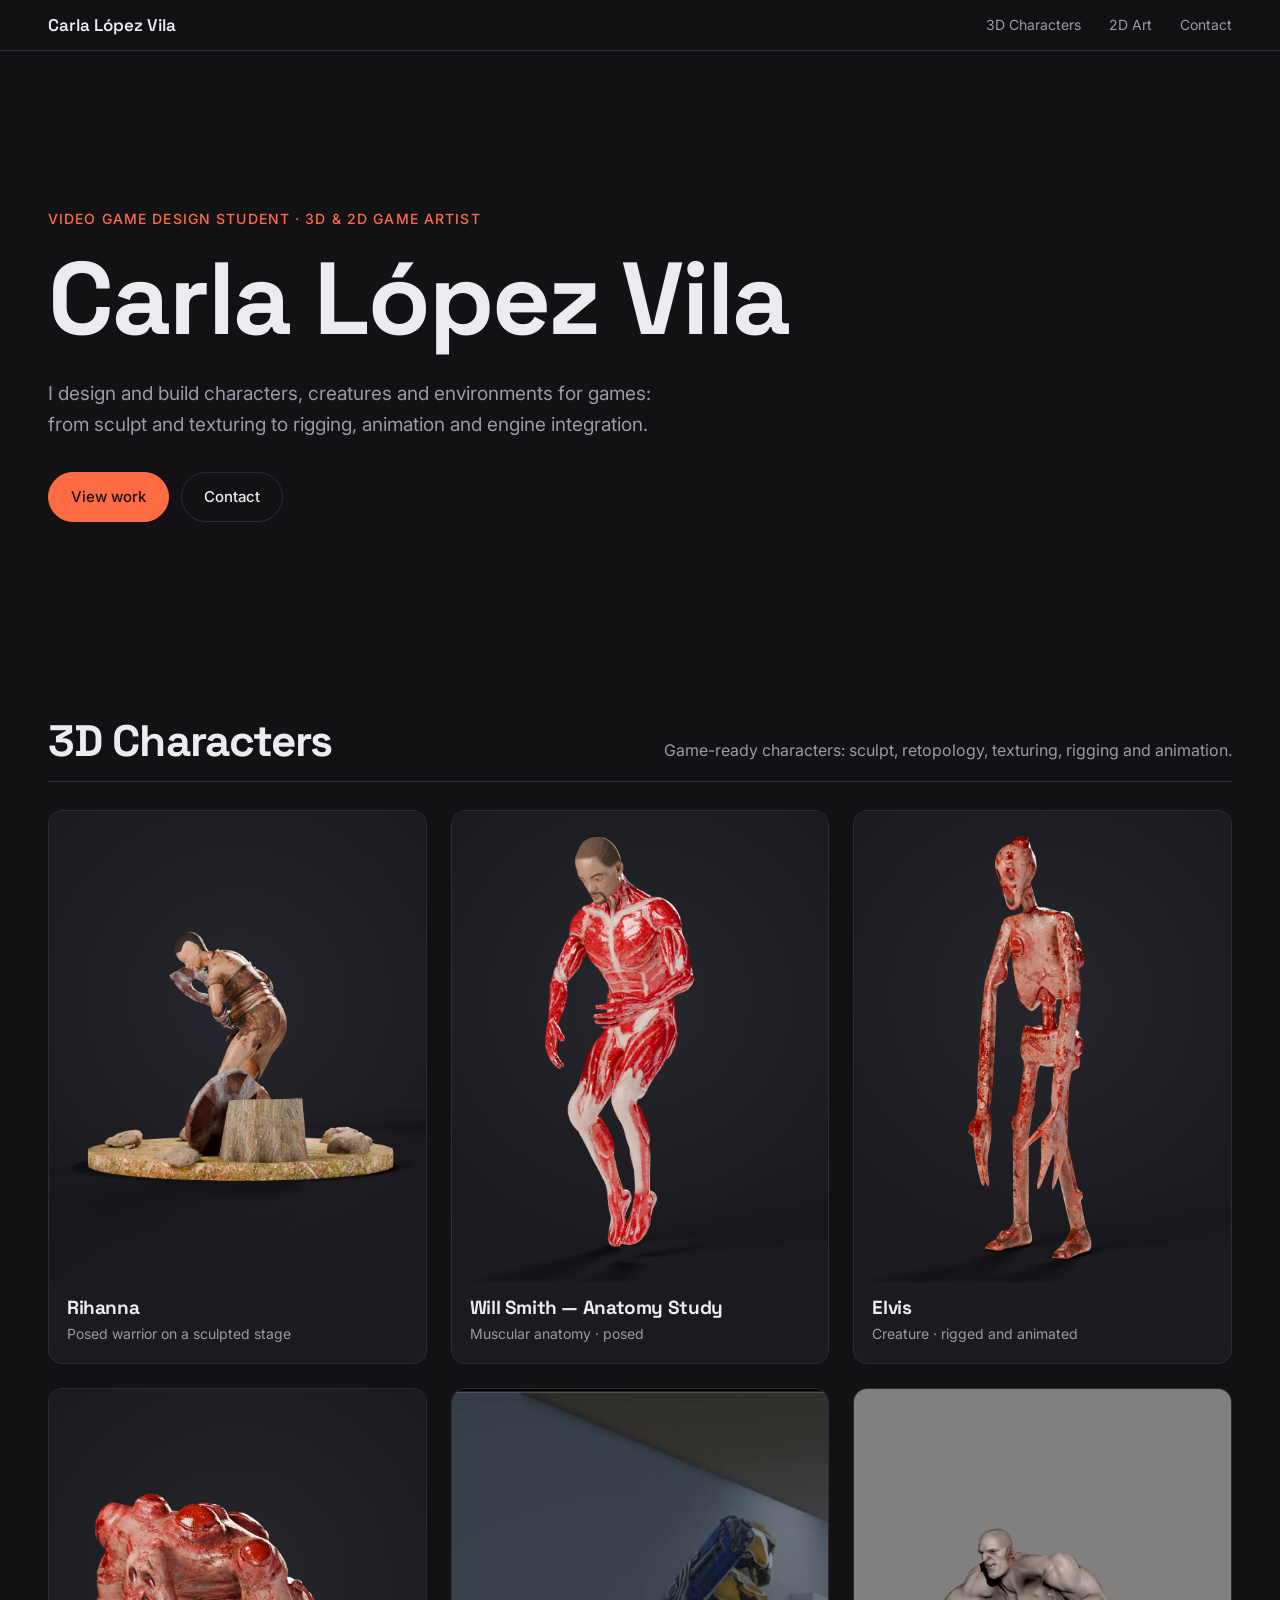
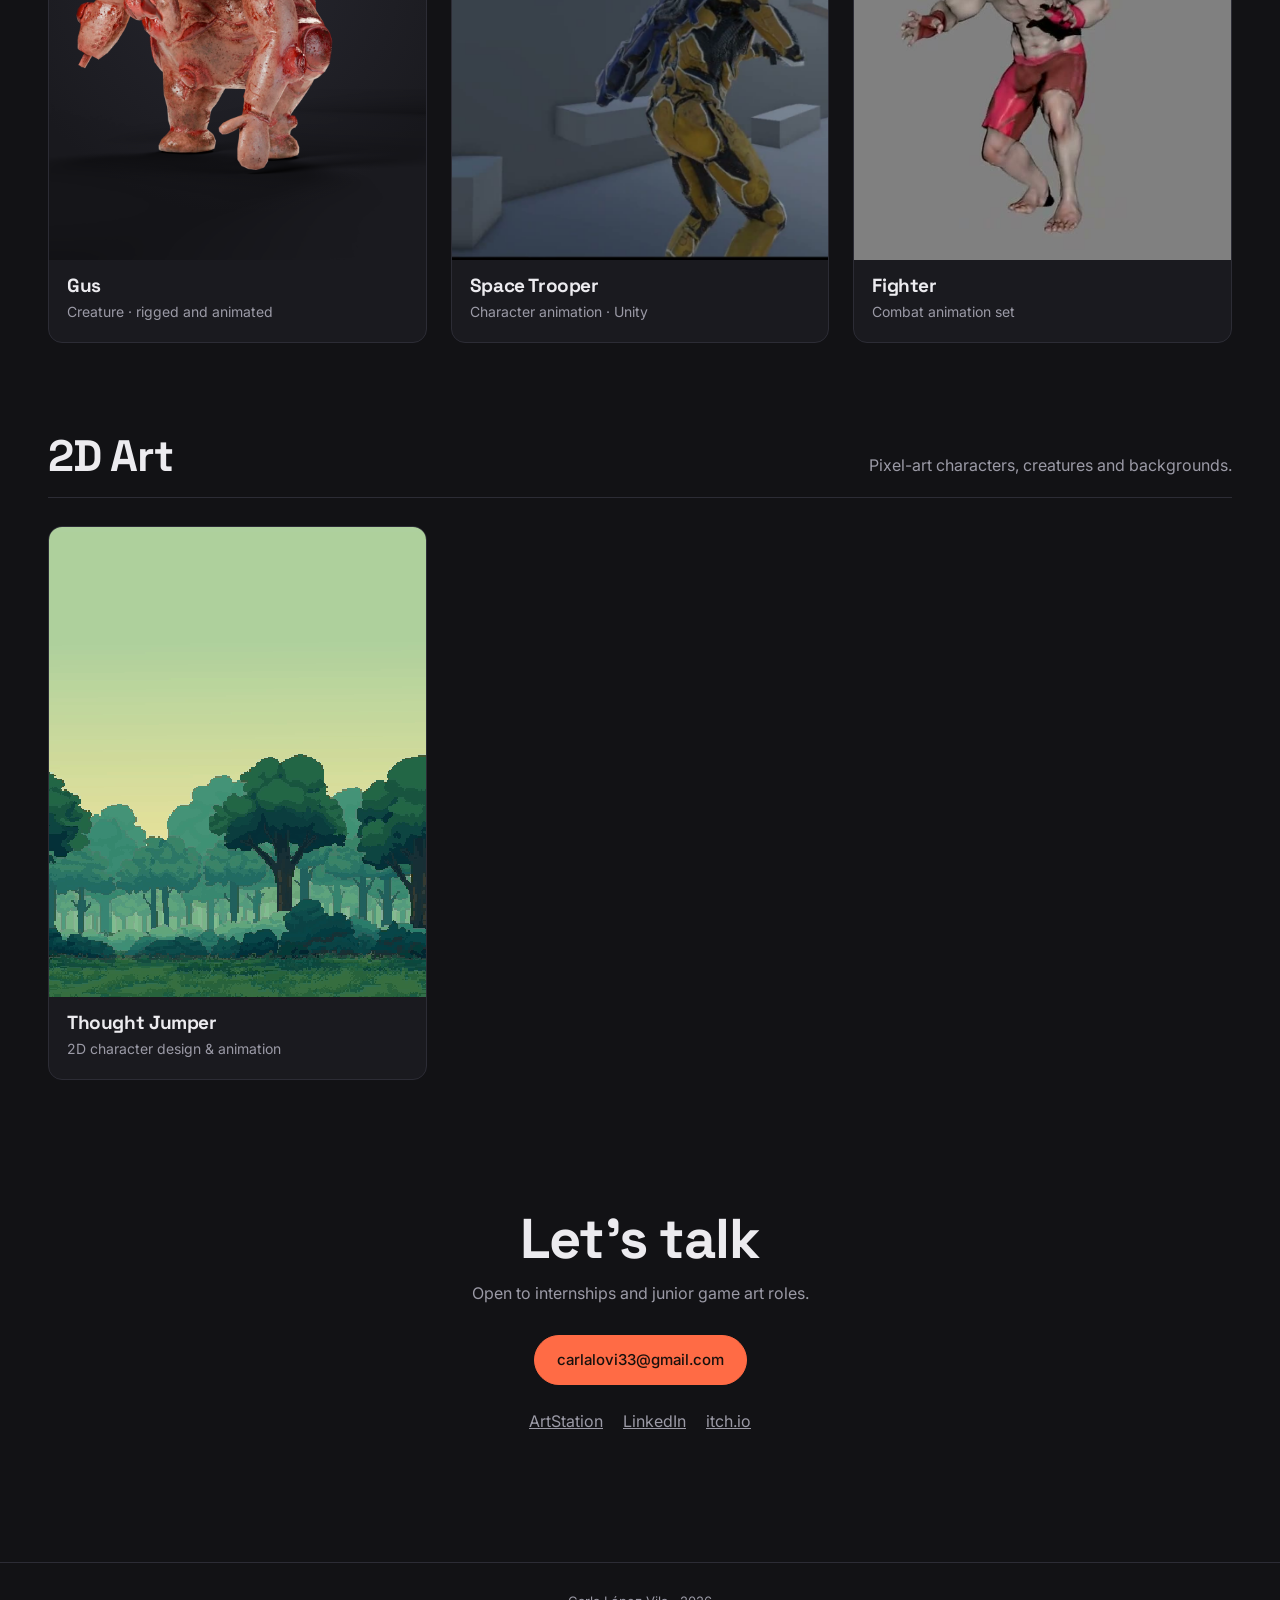
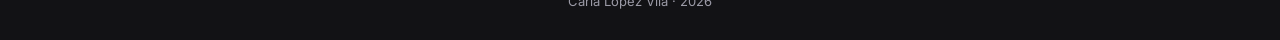
==== index.html @ e9a40e25 "Initial portfolio site" ====
<!doctype html>
<html lang="en">
<head>
  <meta charset="utf-8">
  <meta name="viewport" content="width=device-width, initial-scale=1">
  <title>Carla López Vila — Game Artist</title>
  <meta name="description" content="Portfolio of Carla López Vila: 3D characters, creatures, environments and 2D pixel art for video games.">
  <meta property="og:title" content="Carla López Vila — Game Artist">
  <meta property="og:description" content="3D characters, creatures, environments and 2D pixel art for video games.">
  <meta property="og:image" content="media/og.jpg">
  <link rel="icon" href="media/favicon.png">
  <link rel="preconnect" href="https://fonts.googleapis.com">
  <link rel="preconnect" href="https://fonts.gstatic.com" crossorigin>
  <link href="https://fonts.googleapis.com/css2?family=Space+Grotesk:wght@500;600;700&family=Inter:wght@400;500;600&display=swap" rel="stylesheet">
  <link rel="stylesheet" href="css/style.css">
</head>
<body>
  <header class="topbar">
    <a class="brand" href="./" data-artist-name></a>
    <nav class="nav" data-nav></nav>
  </header>

  <main>
    <section class="hero">
      <div class="hero-text">
        <p class="eyebrow" data-artist-role></p>
        <h1 data-artist-name></h1>
        <p class="hero-intro" data-artist-intro></p>
        <div class="hero-actions">
          <a class="btn btn-primary" href="#characters">View work</a>
          <a class="btn" href="#contact">Contact</a>
        </div>
      </div>
      <div class="hero-art"><img data-hero-image alt="" fetchpriority="high"></div>
    </section>

    <div data-sections></div>

    <section class="contact" id="contact">
      <h2>Let's talk</h2>
      <p>Open to internships and junior game art roles.</p>
      <a class="btn btn-primary" data-artist-email></a>
      <ul class="links" data-artist-links></ul>
    </section>
  </main>

  <footer class="footer"><span data-artist-name></span> · <span data-year></span></footer>

  <script src="content.js"></script>
  <script src="js/app.js"></script>
</body>
</html>
---- css/style.css ----
/* ------------------------------------------------------------ tokens */
:root {
  --bg: #121215;
  --bg-2: #1a1a1f;
  --surface: #202027;
  --line: #2c2c35;
  --text: #ecebef;
  --muted: #9b9aa6;
  --accent: #ff6b45;
  --accent-soft: rgba(255, 107, 69, 0.14);
  --radius: 14px;
  --gutter: clamp(16px, 4vw, 48px);
  --max: 1280px;
  --font-head: "Space Grotesk", system-ui, sans-serif;
  --font-body: "Inter", system-ui, sans-serif;
  color-scheme: dark;
}

* { box-sizing: border-box; }
html { scroll-behavior: smooth; scroll-padding-top: 80px; }
body {
  margin: 0;
  background: var(--bg);
  color: var(--text);
  font: 400 16px/1.6 var(--font-body);
  -webkit-font-smoothing: antialiased;
  overflow-x: hidden;
}
img, video { display: block; max-width: 100%; }
a { color: inherit; }
h1, h2, h3 { font-family: var(--font-head); line-height: 1.1; margin: 0; letter-spacing: -0.02em; }
.pixel { image-rendering: pixelated; image-rendering: crisp-edges; }

/* ------------------------------------------------------------ topbar */
.topbar {
  position: sticky; top: 0; z-index: 10;
  display: flex; align-items: center; justify-content: space-between; gap: 16px;
  padding: 14px var(--gutter);
  background: rgba(18, 18, 21, 0.82);
  backdrop-filter: blur(12px);
  border-bottom: 1px solid var(--line);
}
.brand { font: 600 17px var(--font-head); text-decoration: none; white-space: nowrap; }
.nav { display: flex; gap: clamp(12px, 2.5vw, 28px); overflow-x: auto; scrollbar-width: none; }
.nav a { color: var(--muted); text-decoration: none; font-size: 14px; white-space: nowrap; transition: color .2s; }
.nav a:hover { color: var(--text); }

/* -------------------------------------------------------------- hero */
.hero {
  max-width: var(--max); margin: 0 auto;
  display: grid; grid-template-columns: 1.1fr 0.9fr; align-items: center; gap: 32px;
  padding: clamp(32px, 6vw, 80px) var(--gutter) 24px;
  min-height: min(88vh, 860px);
}
.hero.no-art { grid-template-columns: minmax(0, 1fr); min-height: min(64vh, 620px); }
.eyebrow { color: var(--accent); font: 500 14px var(--font-body); letter-spacing: .08em; text-transform: uppercase; margin: 0 0 16px; }
.hero h1 { font-size: clamp(44px, 8vw, 104px); font-weight: 700; }
.hero-intro { color: var(--muted); font-size: clamp(16px, 1.6vw, 19px); max-width: 34em; margin: 24px 0 32px; }
.hero-actions { display: flex; flex-wrap: wrap; gap: 12px; }
.hero > * { min-width: 0; }
.hero-art {
  position: relative; align-self: stretch; display: grid; place-items: end center;
}
.hero-art::before {
  content: ""; position: absolute; inset: 10% 5% 0;
  background: radial-gradient(closest-side, var(--accent-soft), transparent 70%);
}
.hero-art img { position: relative; max-height: 78vh; width: auto; object-fit: contain; }

.btn {
  display: inline-flex; align-items: center; justify-content: center;
  padding: 12px 22px; border-radius: 999px; border: 1px solid var(--line);
  text-decoration: none; font-weight: 500; font-size: 15px;
  transition: background .2s, border-color .2s, transform .2s;
}
.btn:hover { border-color: var(--muted); transform: translateY(-1px); }
.btn-primary { background: var(--accent); border-color: var(--accent); color: #18100d; }
.btn-primary:hover { background: #ff835f; border-color: #ff835f; }

/* -------------------------------------------------------- work grids */
.work { max-width: var(--max); margin: 0 auto; padding: clamp(48px, 7vw, 96px) var(--gutter) 0; }
.section-head { display: flex; flex-wrap: wrap; align-items: baseline; justify-content: space-between; gap: 8px 24px; margin-bottom: 28px; padding-bottom: 16px; border-bottom: 1px solid var(--line); }
.section-head h2 { font-size: clamp(28px, 4vw, 44px); }
.section-head p { color: var(--muted); margin: 0; }
.grid { display: grid; grid-template-columns: repeat(auto-fill, minmax(min(100%, 280px), 1fr)); gap: clamp(14px, 2vw, 24px); }

.card { display: block; text-decoration: none; border-radius: var(--radius); overflow: hidden; background: var(--bg-2); border: 1px solid var(--line); transition: transform .3s, border-color .3s; }
.card:hover { transform: translateY(-4px); border-color: #3d3d48; }
.card-media { aspect-ratio: 4 / 5; overflow: hidden; background: radial-gradient(circle at 50% 40%, #26262e, var(--bg-2) 70%); }
.card-media img { width: 100%; height: 100%; object-fit: cover; transition: transform .5s; }
.card-media img.pixel { object-fit: cover; }
.card:hover .card-media img { transform: scale(1.04); }
.card-body { padding: 16px 18px 18px; }
.card-body h3 { font-size: 19px; }
.card-body p { margin: 4px 0 0; color: var(--muted); font-size: 14px; }

/* ----------------------------------------------------------- contact */
.contact { max-width: 720px; margin: 0 auto; padding: clamp(72px, 10vw, 140px) var(--gutter); text-align: center; }
.contact h2 { font-size: clamp(32px, 5vw, 56px); }
.contact p { color: var(--muted); margin: 12px 0 28px; }
.contact .btn { word-break: break-all; }
.links { list-style: none; padding: 0; margin: 24px 0 0; display: flex; justify-content: center; gap: 20px; }
.links a { color: var(--muted); }
.footer { padding: 28px var(--gutter); border-top: 1px solid var(--line); color: var(--muted); font-size: 13px; text-align: center; }

/* ------------------------------------------------------ project page */
.project { max-width: 1100px; margin: 0 auto; padding: clamp(28px, 5vw, 64px) var(--gutter) 64px; }
.project-head { margin-bottom: clamp(28px, 4vw, 48px); max-width: 760px; }
.back { display: inline-block; color: var(--muted); text-decoration: none; font-size: 14px; margin-bottom: 20px; }
.back:hover { color: var(--text); }
.project-head h1 { font-size: clamp(36px, 6vw, 64px); }
.subtitle { color: var(--accent); margin: 10px 0 0; font-weight: 500; }
.description { color: var(--muted); font-size: 17px; margin: 16px 0 0; }
.tags { list-style: none; padding: 0; margin: 20px 0 0; display: flex; flex-wrap: wrap; gap: 8px; }
.tags li { font-size: 13px; padding: 5px 12px; border-radius: 999px; background: var(--surface); border: 1px solid var(--line); }

.block { margin: 0 0 clamp(28px, 4vw, 48px); }
figcaption { color: var(--muted); font-size: 14px; margin-top: 10px; text-align: center; }

.block-model model-viewer {
  width: 100%; height: min(78vh, 760px);
  border-radius: var(--radius); border: 1px solid var(--line);
  background: radial-gradient(circle at 50% 35%, #2a2a33, var(--bg-2) 75%);
  --poster-color: transparent;
}
.anim-bar { display: flex; flex-wrap: wrap; justify-content: center; gap: 8px; margin-top: 14px; }
.anim-bar button {
  font: 500 14px var(--font-body); color: var(--text);
  background: var(--surface); border: 1px solid var(--line); border-radius: 999px;
  padding: 8px 16px; cursor: pointer; transition: background .2s, border-color .2s;
}
.anim-bar button:hover { border-color: var(--muted); }
.anim-bar button.active { background: var(--accent); border-color: var(--accent); color: #18100d; }

.block-video video { width: 100%; border-radius: var(--radius); background: #000; border: 1px solid var(--line); max-height: 82vh; }

.image-grid { display: grid; grid-template-columns: repeat(var(--cols), 1fr); gap: 12px; }
.thumb { padding: 0; border: 1px solid var(--line); border-radius: 10px; overflow: hidden; background: var(--bg-2); cursor: zoom-in; }
.thumb img { width: 100%; height: 100%; object-fit: contain; transition: transform .4s; }
.thumb:hover img { transform: scale(1.03); }
.block-pixel .thumb { background: #f4f1ea; }

.block-text h3 { font-size: 24px; }
.block-text p { color: var(--muted); margin: 6px 0 0; }

.sprite-stage { display: grid; place-items: center; padding: 24px; border-radius: var(--radius); background: linear-gradient(#5f9a73, #3f7a57); border: 1px solid var(--line); }
.sprite {
  --scale: 4;
  width: calc(var(--fw, 64) * var(--scale) * 1px);
  height: calc(var(--fh, 64) * var(--scale) * 1px);
  max-width: 100%;
  background-repeat: no-repeat;
  background-size: calc(var(--fw, 64) * var(--frames, 1) * var(--scale) * 1px) 100%;
  image-rendering: pixelated;
  animation: sprite var(--dur, 1s) steps(var(--frames, 1)) infinite;
}
@keyframes sprite { to { background-position-x: calc(var(--fw, 64) * var(--frames, 1) * var(--scale) * -1px); } }

.parallax { position: relative; aspect-ratio: 16 / 9; overflow: hidden; border-radius: var(--radius); border: 1px solid var(--line); --x: 0; --y: 0; touch-action: pan-y; }
/* Layers are 640x360 frames aligned to the top; taller ground layers overflow below. */
.parallax img {
  position: absolute; left: -4%; top: -4%; width: 108%; max-width: none; height: auto;
  transform: translate3d(calc(var(--x) * var(--depth) * -40px), calc(var(--y) * var(--depth) * -8px), 0);
  transition: transform .25s ease-out;
}

.block-download { display: flex; flex-wrap: wrap; align-items: center; gap: 16px; padding: 24px; border-radius: var(--radius); background: var(--bg-2); border: 1px solid var(--line); }
.block-download p { margin: 0; color: var(--muted); }

.pager { display: grid; grid-template-columns: 1fr 1fr; gap: 12px; margin-top: 64px; padding-top: 24px; border-top: 1px solid var(--line); }
.pager a { text-decoration: none; padding: 16px; border-radius: 10px; border: 1px solid var(--line); }
.pager a:hover { border-color: var(--muted); }
.pager span { display: block; color: var(--muted); font-size: 13px; }
.pager strong { font: 600 18px var(--font-head); }
.pager .next { text-align: right; }

.lightbox { position: fixed; inset: 0; z-index: 50; display: grid; place-items: center; padding: 16px; background: rgba(8, 8, 10, 0.94); cursor: zoom-out; }
.lightbox[hidden] { display: none; }
.lightbox img { max-width: 100%; max-height: 100%; object-fit: contain; }
.lightbox img.pixel { min-width: min(100%, 900px); }
.missing { text-align: center; padding: 80px 0; }

/* ------------------------------------------------------------ mobile */
@media (max-width: 820px) {
  .hero { grid-template-columns: minmax(0, 1fr); min-height: 0; text-align: left; }
  .hero-art img { max-height: 56vh; }
  .image-grid { grid-template-columns: repeat(min(var(--cols), 2), 1fr); }
  .block-model model-viewer { height: auto; aspect-ratio: 4 / 5; max-height: 70vh; }
  .sprite { --scale: 3; }
}
@media (max-width: 520px) {
  .topbar { flex-direction: column; align-items: flex-start; gap: 6px; padding-block: 10px; }
  .nav { width: 100%; }
  .sprite { --scale: 2; }
  .grid { grid-template-columns: repeat(2, minmax(0, 1fr)); gap: 10px; }
  .card-body { padding: 10px 12px 12px; }
  .card-body h3 { font-size: 15px; }
  .card-body p { font-size: 12px; }
  .section-head p { font-size: 14px; }
  .pager { grid-template-columns: 1fr; }
  .pager .next { text-align: left; }
}
@media (prefers-reduced-motion: reduce) {
  * { transition: none !important; scroll-behavior: auto !important; }
  .sprite { animation-duration: 0s; }
}
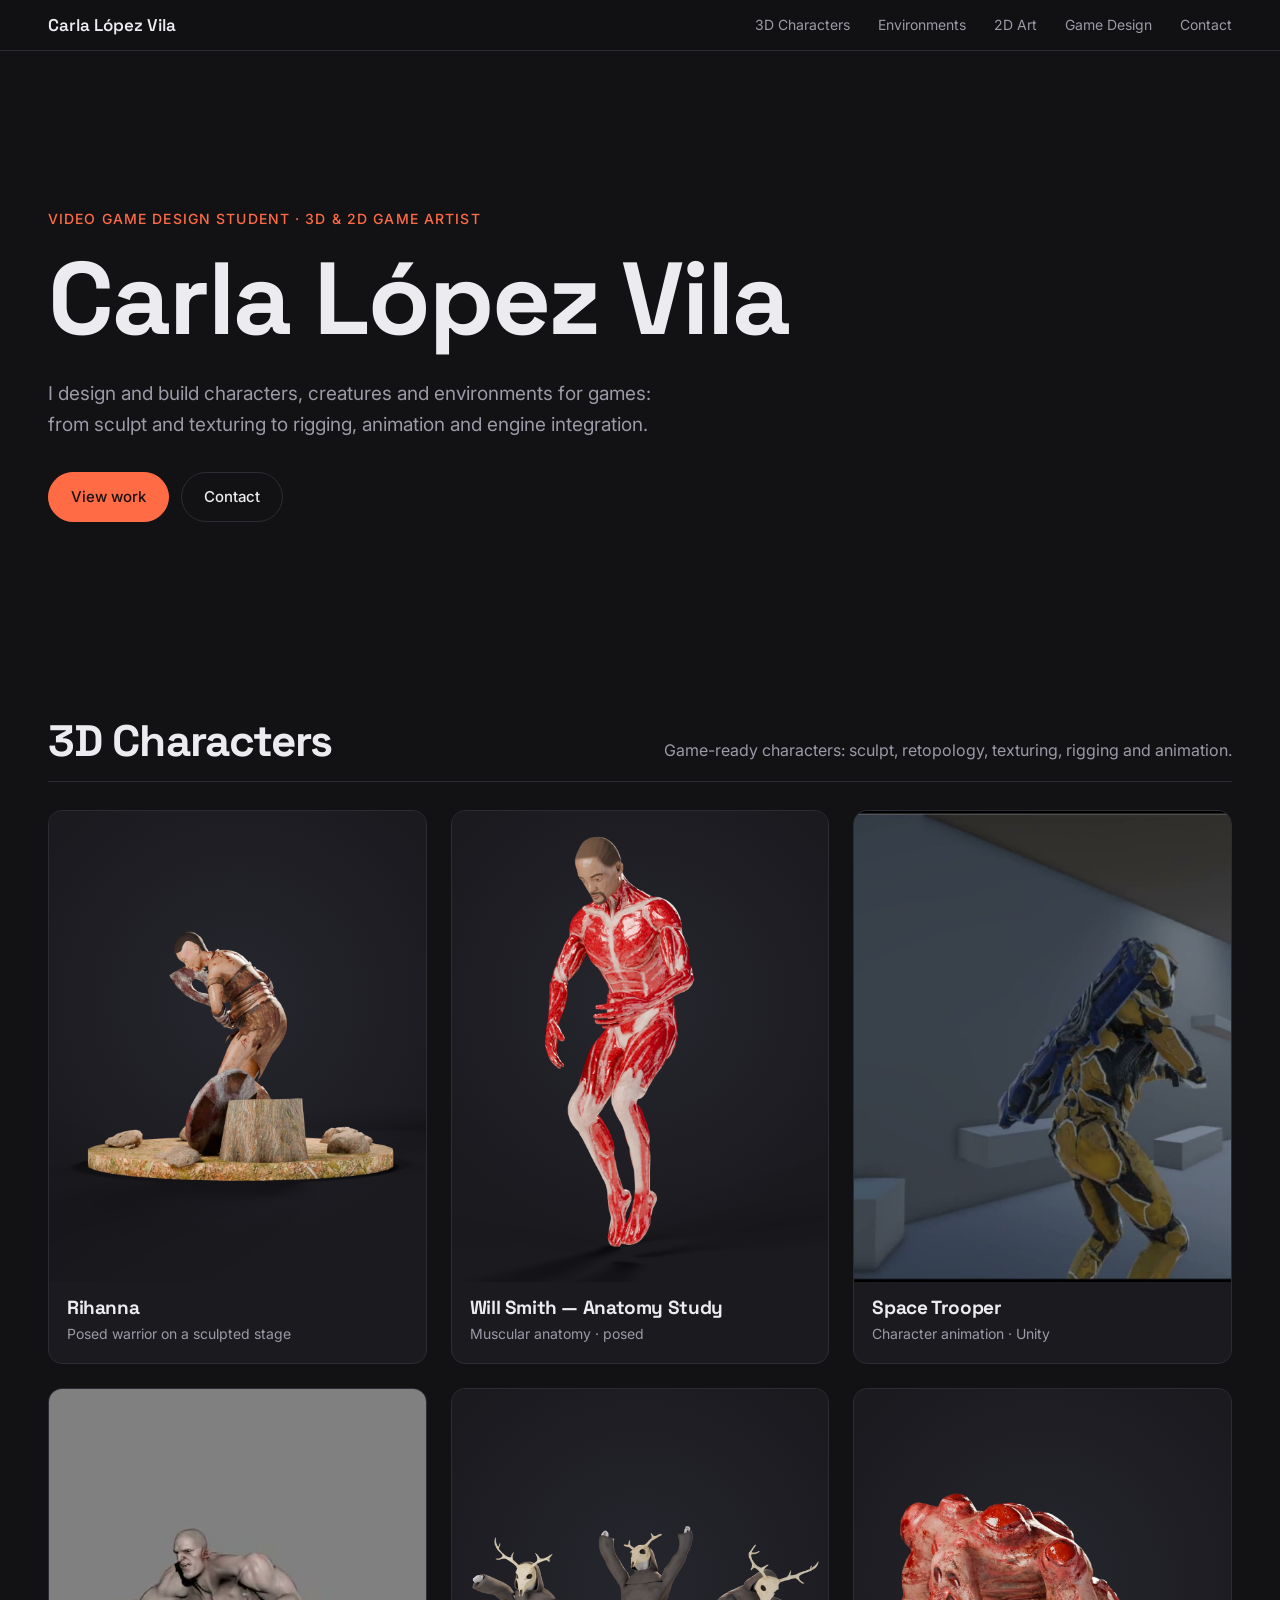
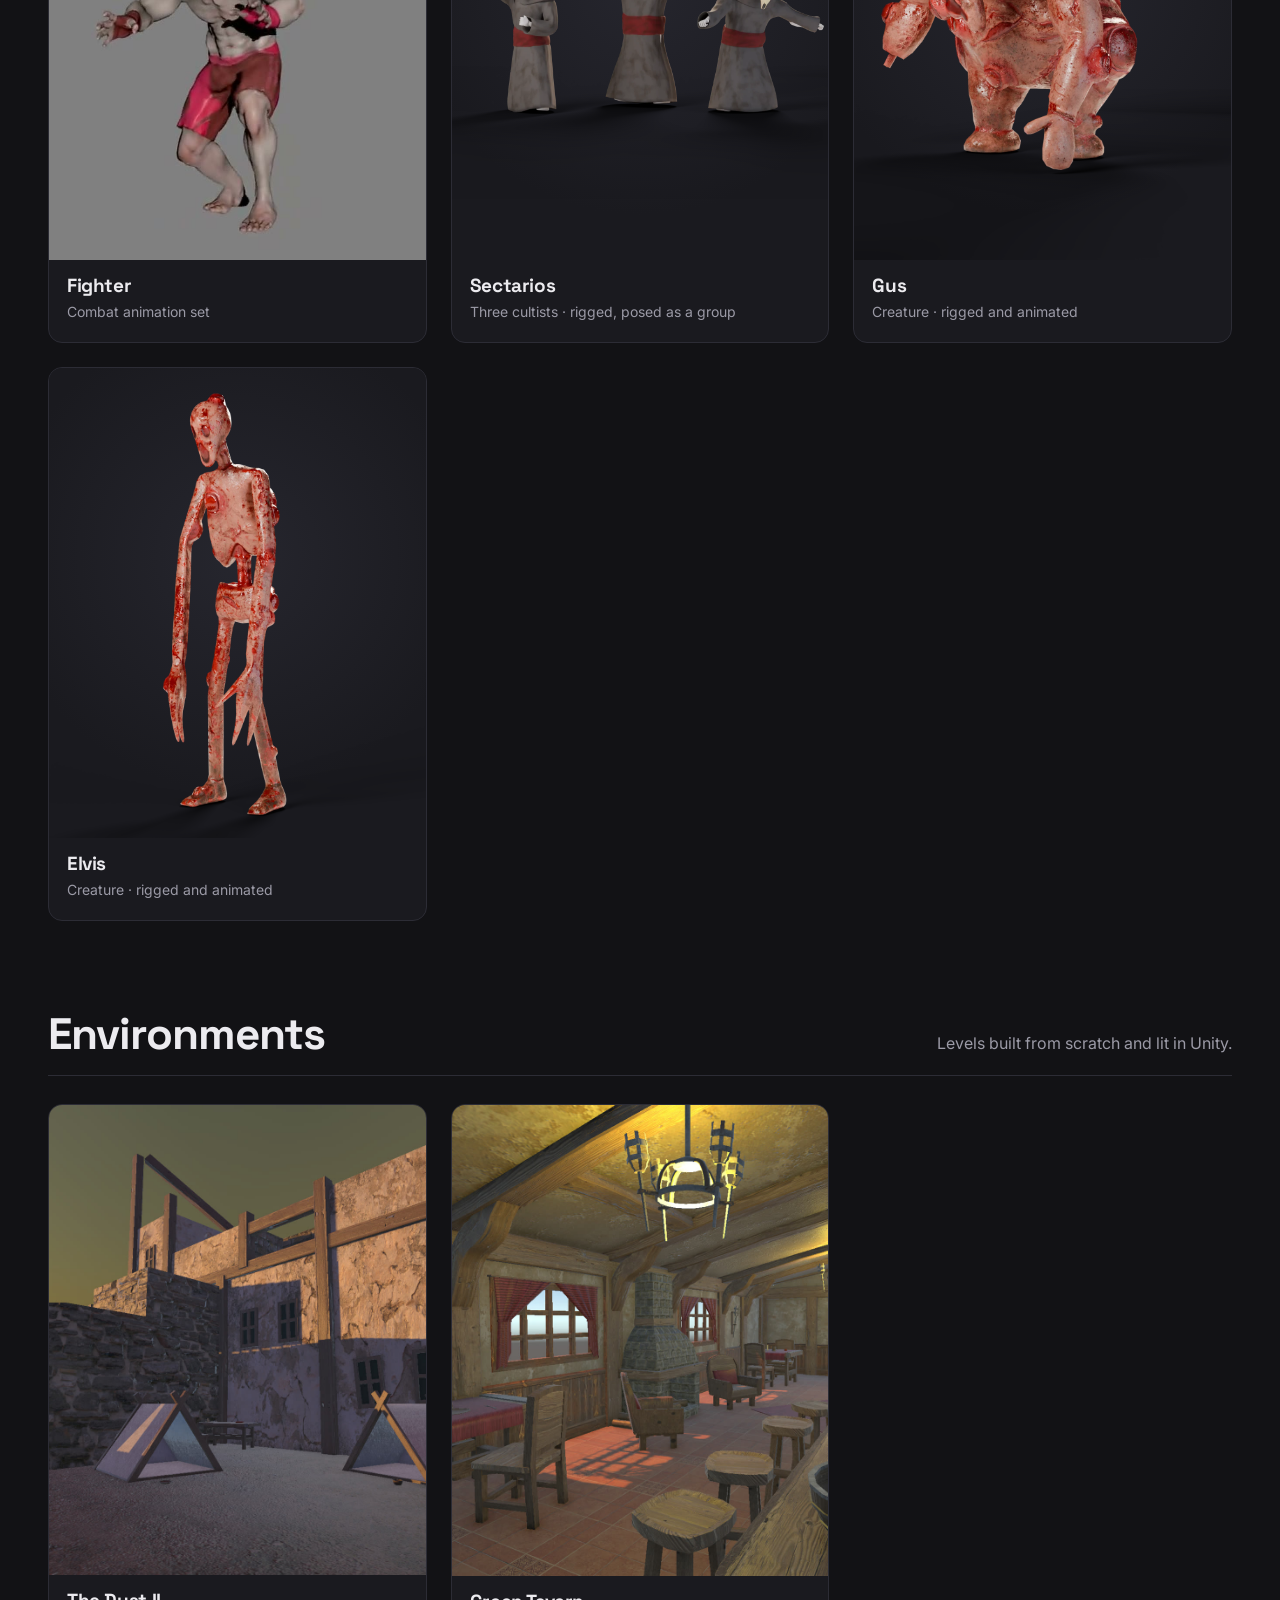
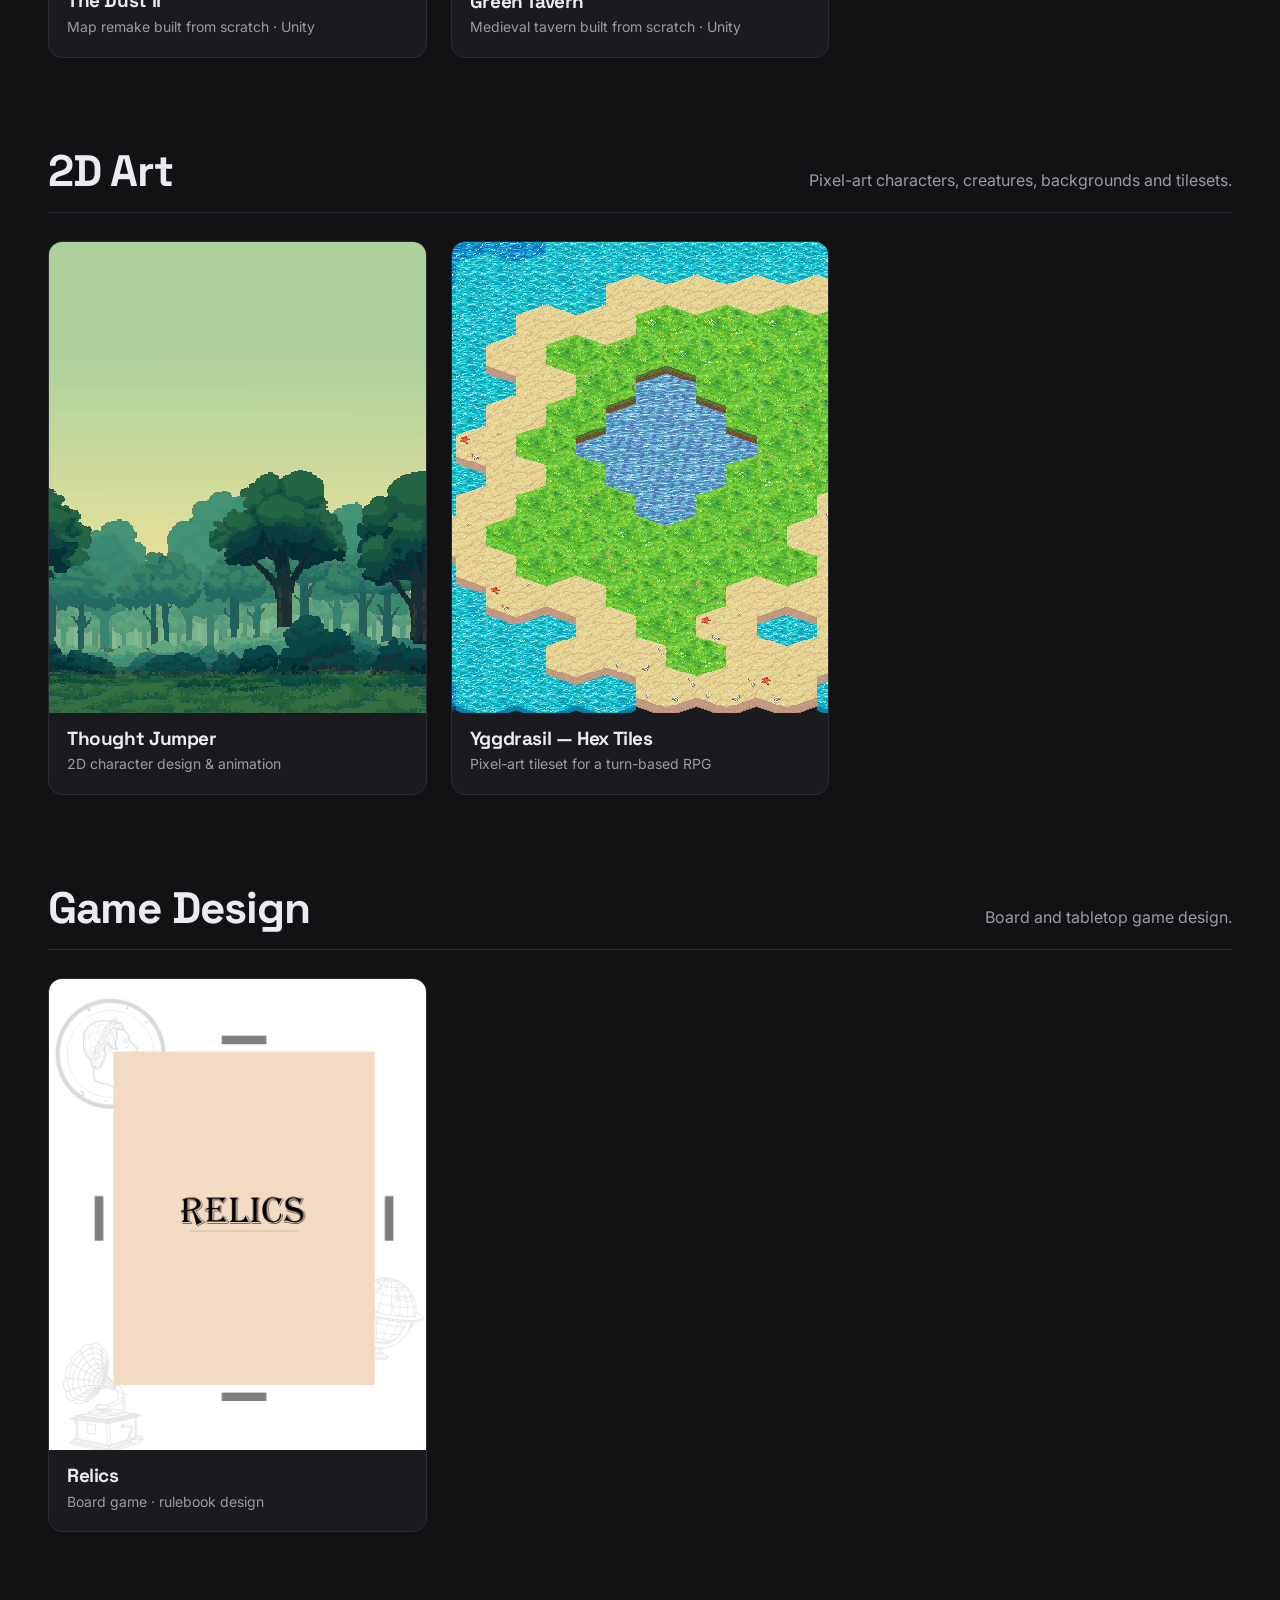
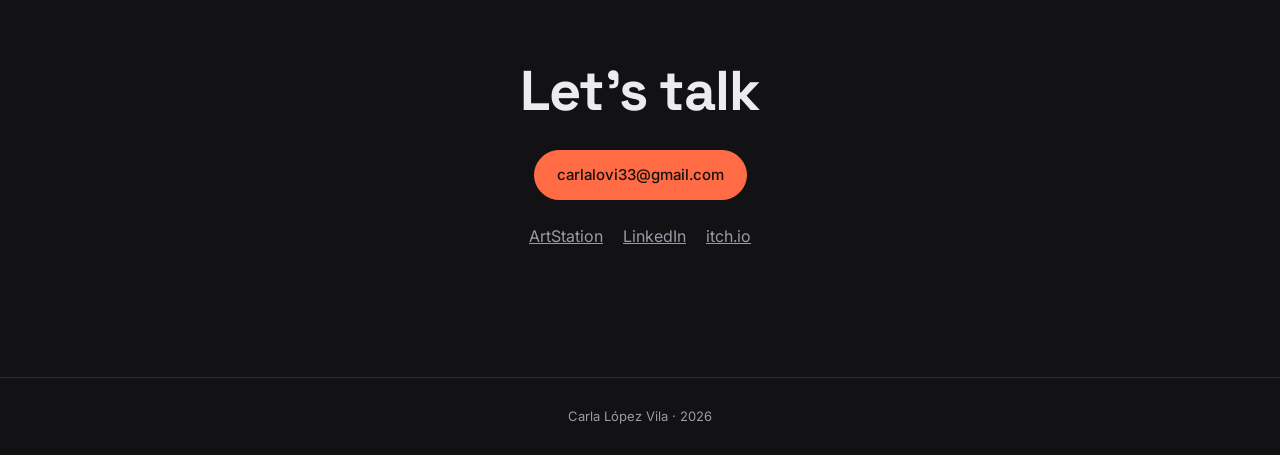
==== commit 461e303d: "Carla's review: Sectarios, Yggdrasil tiles, Relics and fixes - Add Sectarios (three cultists posed a" ====
--- a/index.html
+++ b/index.html
@@ -38,7 +38,6 @@
 
     <section class="contact" id="contact">
       <h2>Let's talk</h2>
-      <p>Open to internships and junior game art roles.</p>
       <a class="btn btn-primary" data-artist-email></a>
       <ul class="links" data-artist-links></ul>
     </section>
--- a/css/style.css
+++ b/css/style.css
@@ -96,7 +96,7 @@
 
 /* ----------------------------------------------------------- contact */
 .contact { max-width: 720px; margin: 0 auto; padding: clamp(72px, 10vw, 140px) var(--gutter); text-align: center; }
-.contact h2 { font-size: clamp(32px, 5vw, 56px); }
+.contact h2 { font-size: clamp(32px, 5vw, 56px); margin-bottom: 28px; }
 .contact p { color: var(--muted); margin: 12px 0 28px; }
 .contact .btn { word-break: break-all; }
 .links { list-style: none; padding: 0; margin: 24px 0 0; display: flex; justify-content: center; gap: 20px; }
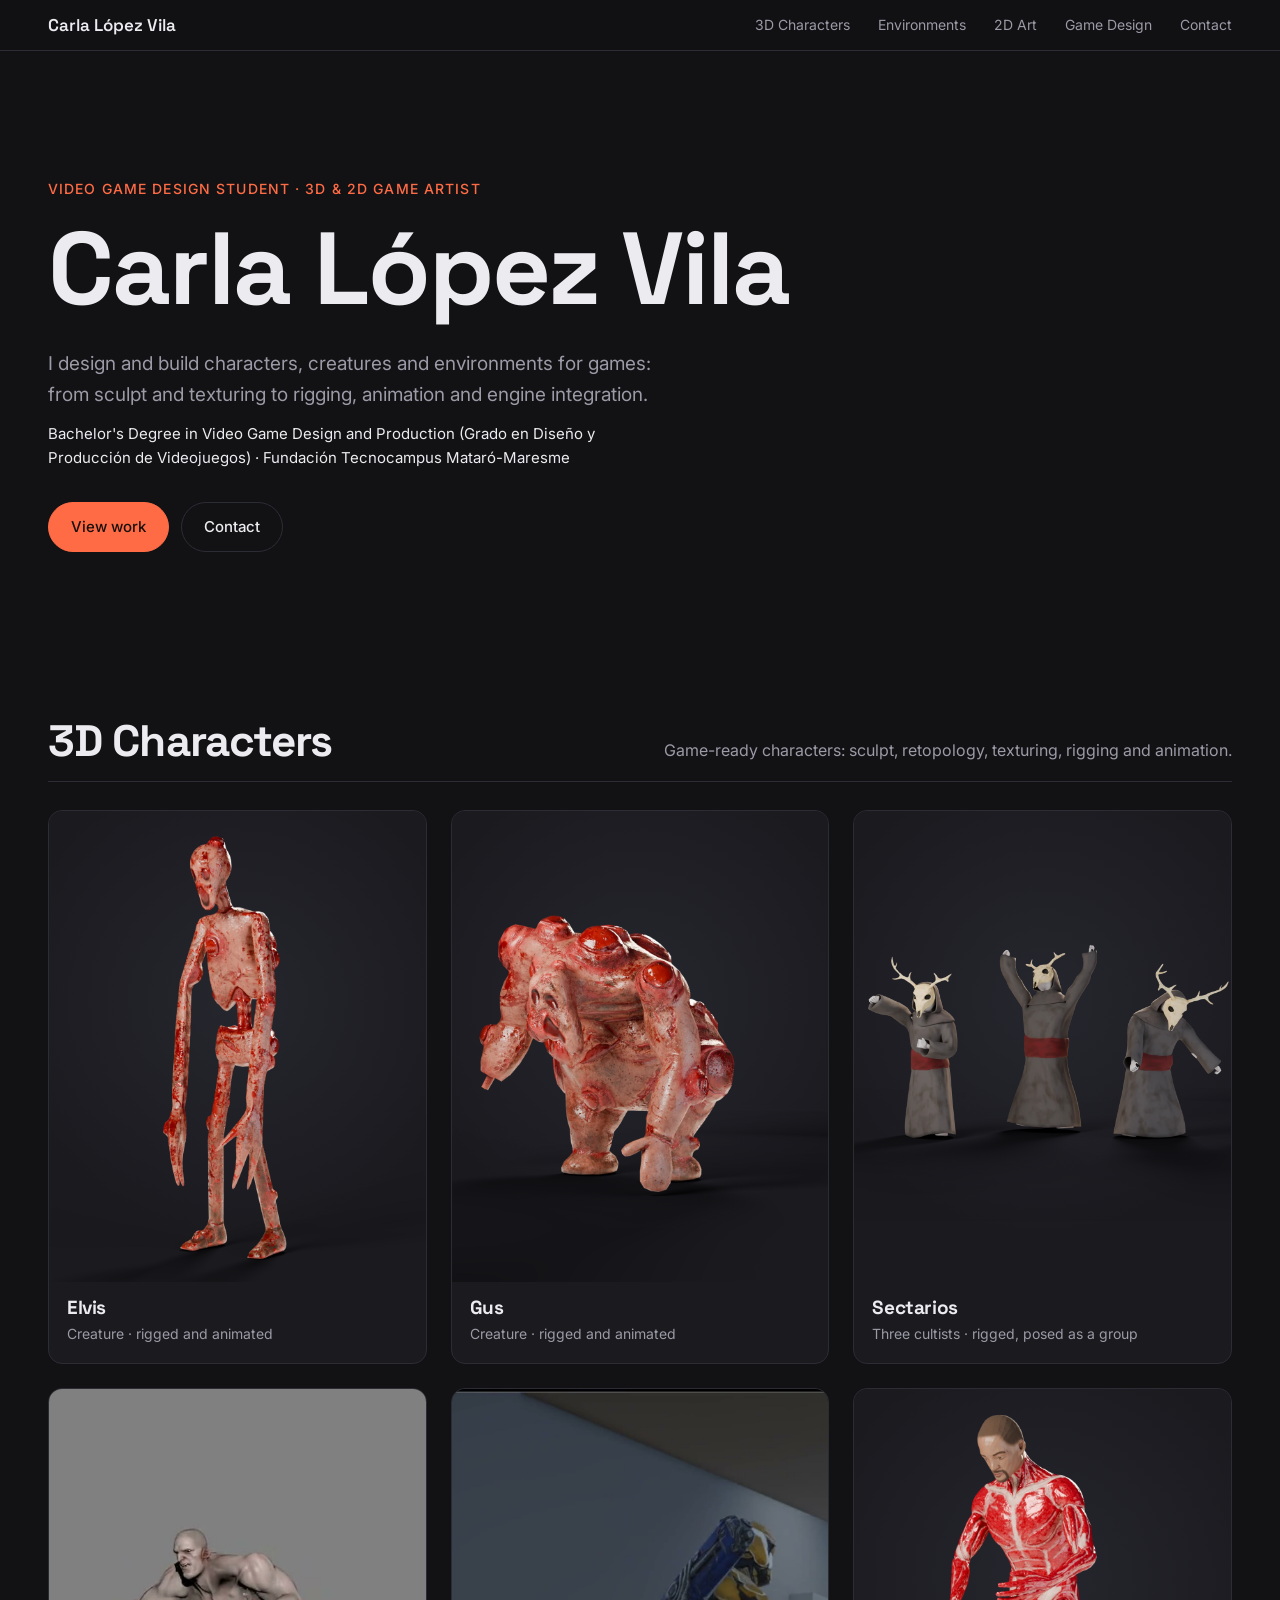
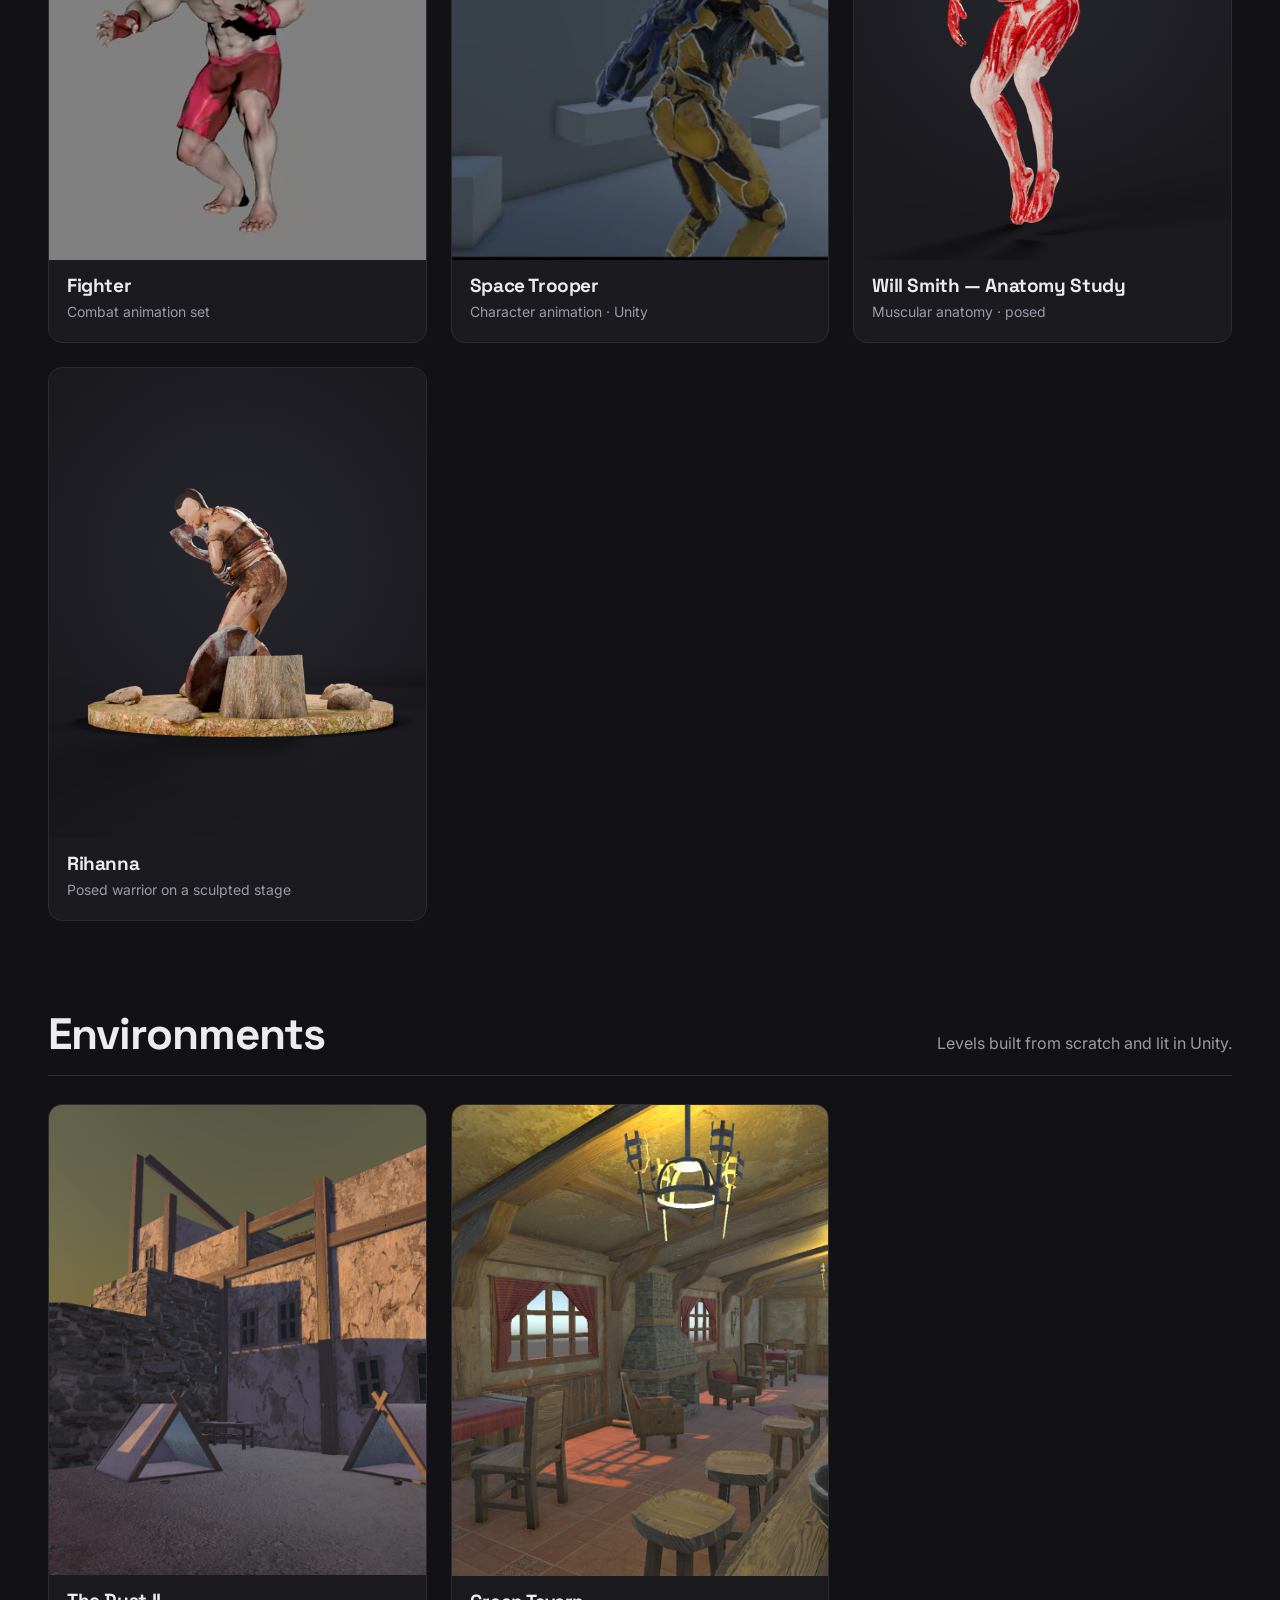
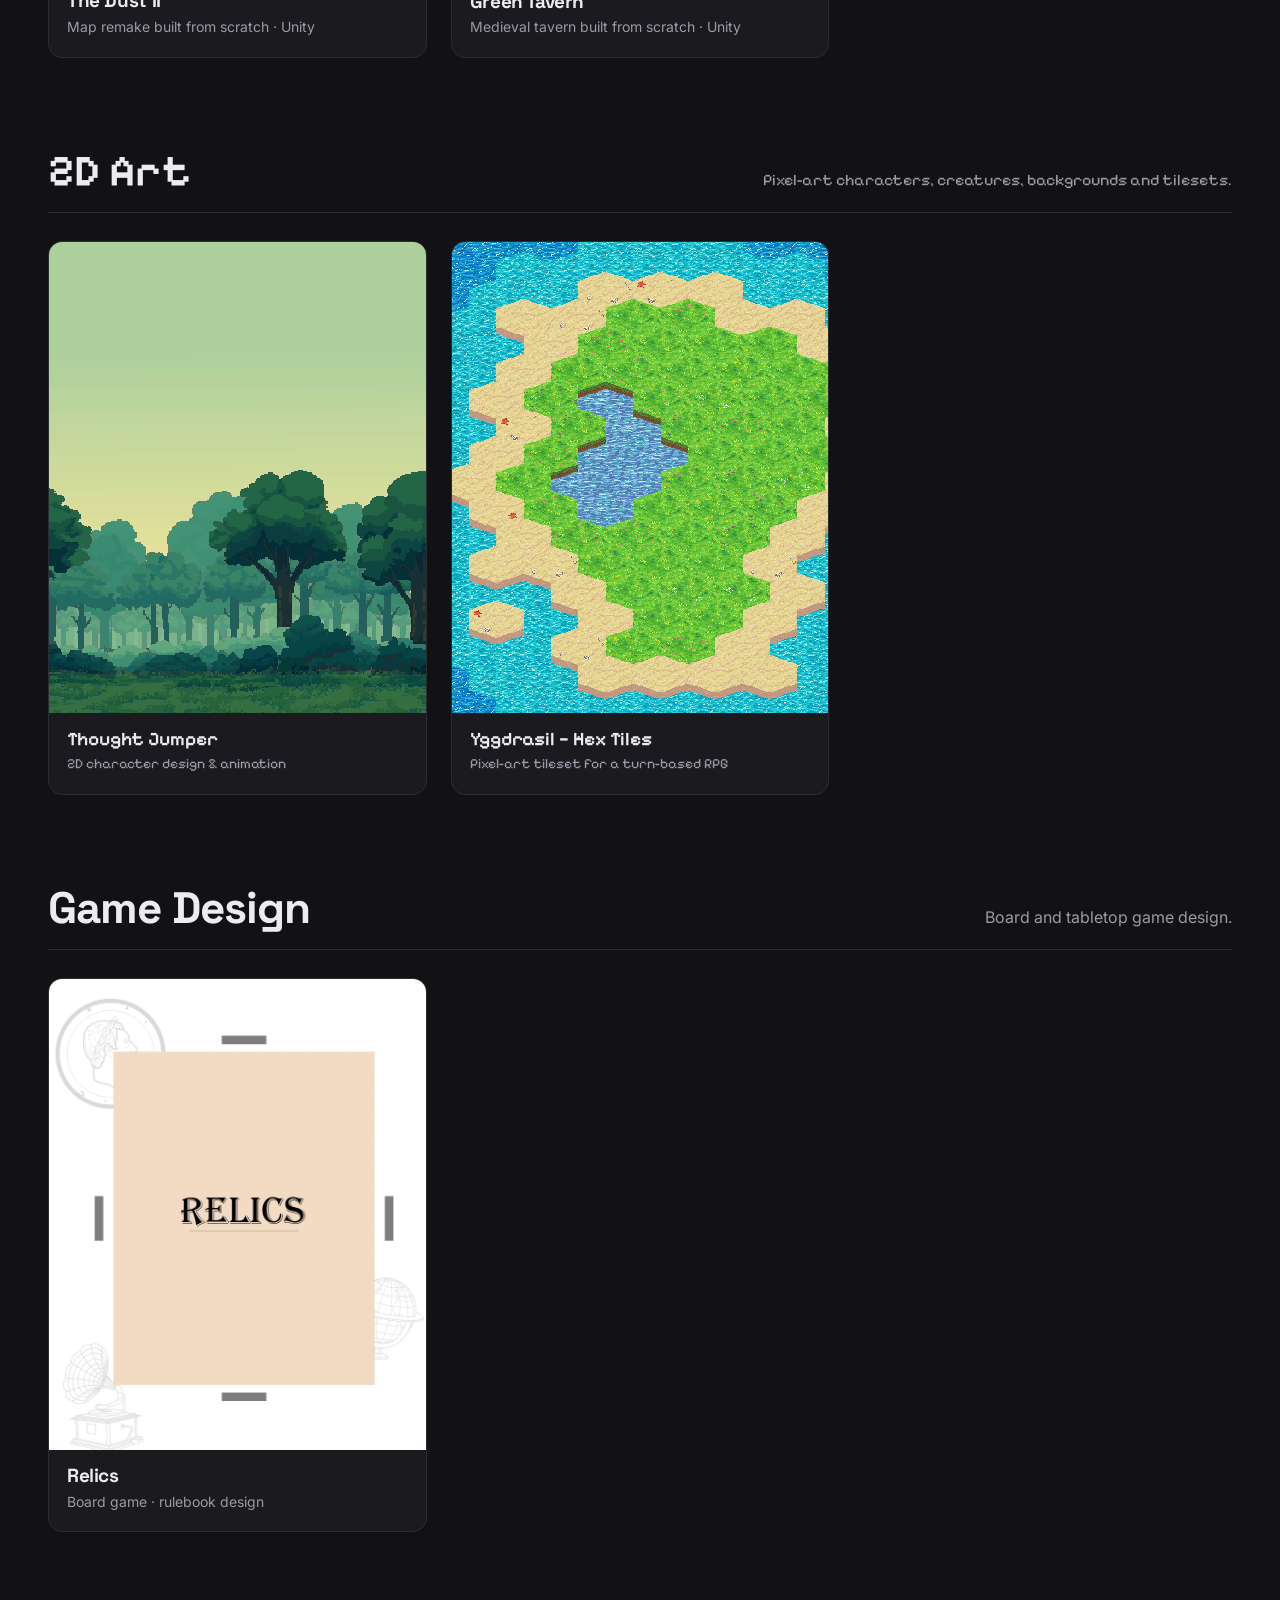
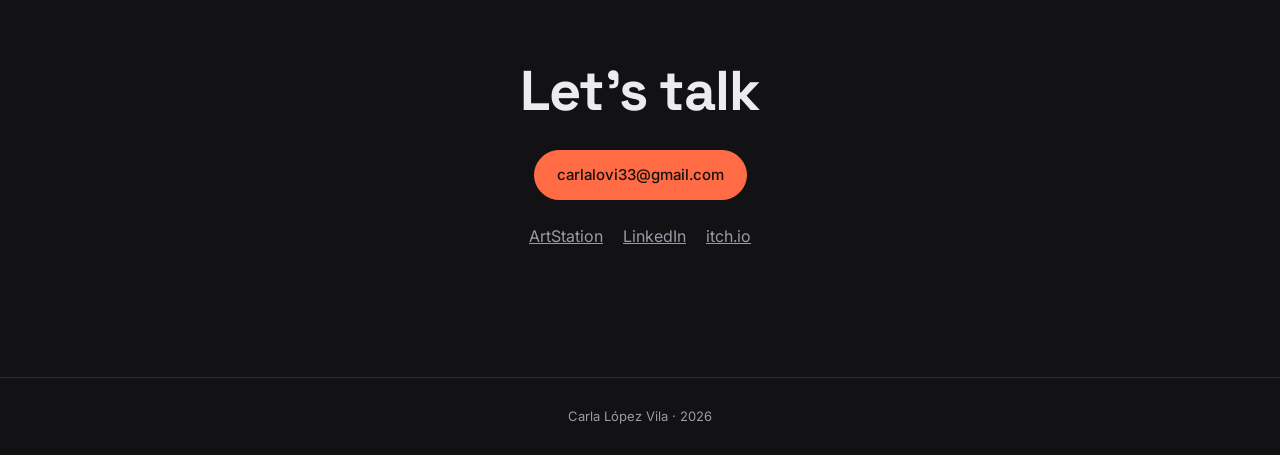
==== commit f52591c7: "Carla's second review: order, pixel font, degree, maps, Sectarios fix - Show 3D characters newest fi" ====
--- a/index.html
+++ b/index.html
@@ -11,7 +11,7 @@
   <link rel="icon" href="media/favicon.png">
   <link rel="preconnect" href="https://fonts.googleapis.com">
   <link rel="preconnect" href="https://fonts.gstatic.com" crossorigin>
-  <link href="https://fonts.googleapis.com/css2?family=Space+Grotesk:wght@500;600;700&family=Inter:wght@400;500;600&display=swap" rel="stylesheet">
+  <link href="https://fonts.googleapis.com/css2?family=Space+Grotesk:wght@500;600;700&family=Inter:wght@400;500;600&family=Pixelify+Sans:wght@400;600&display=swap" rel="stylesheet">
   <link rel="stylesheet" href="css/style.css">
 </head>
 <body>
@@ -26,6 +26,7 @@
         <p class="eyebrow" data-artist-role></p>
         <h1 data-artist-name></h1>
         <p class="hero-intro" data-artist-intro></p>
+        <p class="hero-edu" data-artist-education></p>
         <div class="hero-actions">
           <a class="btn btn-primary" href="#characters">View work</a>
           <a class="btn" href="#contact">Contact</a>
--- a/css/style.css
+++ b/css/style.css
@@ -13,6 +13,7 @@
   --max: 1280px;
   --font-head: "Space Grotesk", system-ui, sans-serif;
   --font-body: "Inter", system-ui, sans-serif;
+  --font-pixel: "Pixelify Sans", var(--font-head);
   color-scheme: dark;
 }
 
@@ -55,7 +56,9 @@
 .hero.no-art { grid-template-columns: minmax(0, 1fr); min-height: min(64vh, 620px); }
 .eyebrow { color: var(--accent); font: 500 14px var(--font-body); letter-spacing: .08em; text-transform: uppercase; margin: 0 0 16px; }
 .hero h1 { font-size: clamp(44px, 8vw, 104px); font-weight: 700; }
-.hero-intro { color: var(--muted); font-size: clamp(16px, 1.6vw, 19px); max-width: 34em; margin: 24px 0 32px; }
+.hero-intro { color: var(--muted); font-size: clamp(16px, 1.6vw, 19px); max-width: 34em; margin: 24px 0 12px; }
+.hero-edu { color: var(--text); font-size: 15px; max-width: 40em; margin: 0 0 32px; }
+.hero-edu:empty { display: none; }
 .hero-actions { display: flex; flex-wrap: wrap; gap: 12px; }
 .hero > * { min-width: 0; }
 .hero-art {
@@ -204,3 +207,8 @@
   * { transition: none !important; scroll-behavior: auto !important; }
   .sprite { animation-duration: 0s; }
 }
+
+/* ---------------------------------------------- pixel font (2D section) */
+.pixel-font, .pixel-font h1, .pixel-font h2, .pixel-font h3,
+.pixel-font .btn, .pixel-font figcaption { font-family: var(--font-pixel); letter-spacing: 0; }
+.pixel-font h1, .pixel-font h2, .pixel-font h3 { font-weight: 600; }
